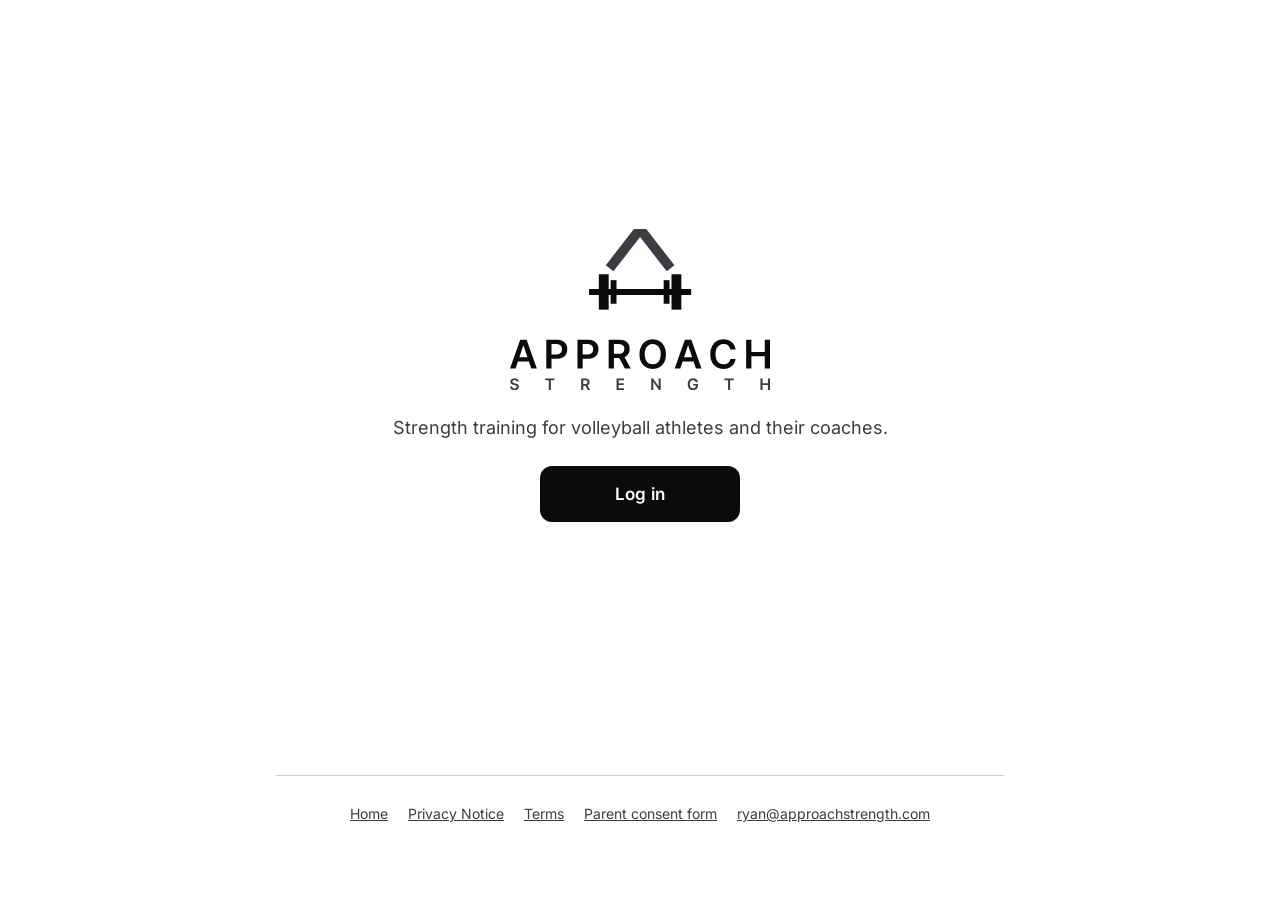
==== index.html @ 634c38a3 "Approach Strength placeholder site (2.2.1 §2): home, privacy, terms, consent, 404 Generated by scrip" ====
<!doctype html>
<html lang="en">
<head>
  <meta charset="utf-8" />
  <meta name="viewport" content="width=device-width, initial-scale=1" />
  <meta name="color-scheme" content="dark light" />
  <title>Approach Strength</title>
  <link rel="icon" href="/assets/favicon.svg" type="image/svg+xml" />
  <link rel="stylesheet" href="/site.css" />
</head>
<body>
  <main class="home">
    <section class="hero">
      <h1>
        <picture>
          <source srcset="/assets/lockup-stacked-on-light.svg" media="(prefers-color-scheme: light)" />
          <img src="/assets/lockup-stacked-on-dark.svg" alt="Approach Strength" />
        </picture>
      </h1>
      <p class="line-intro">Strength training for volleyball athletes and their coaches.</p>
      <a class="button" href="https://app.approachstrength.com">Log in</a>
    </section>
    <footer class="site-footer">
      <nav><a href="/">Home</a><a href="/privacy">Privacy Notice</a><a href="/terms">Terms</a><a href="/consent">Parent consent form</a><a href="mailto:ryan@approachstrength.com">ryan@approachstrength.com</a></nav>
    </footer>
  </main>
</body>
</html>
---- site.css ----
/* Approach Strength website. Colors from src/lib/brand-tokens.json; fonts self-hosted (no font CDN). */
@font-face { font-family: 'Inter Tight'; font-weight: 600; font-style: normal; font-display: swap; src: url(/fonts/inter-tight-600.woff2) format('woff2'); }
@font-face { font-family: 'Inter'; font-weight: 400; font-style: normal; font-display: swap; src: url(/fonts/inter-400.woff2) format('woff2'); }
@font-face { font-family: 'Inter'; font-weight: 600; font-style: normal; font-display: swap; src: url(/fonts/inter-600.woff2) format('woff2'); }
:root {
  --bg: #0B0B0C; --surface: #1C1D20; --border: #3A3D42; --text: #FFFFFF; --muted: #A7ABB2;
  --primary-bg: #FFFFFF; --primary-text: #0B0B0C; --warn: #E2A336;
  color-scheme: dark light;
}
@media (prefers-color-scheme: light) {
  :root { --bg: #FFFFFF; --surface: #F1F2F4; --border: #C9CDD2; --text: #0B0B0C; --muted: #3A3D42;
    --primary-bg: #0B0B0C; --primary-text: #FFFFFF; --warn: #8A5A00; }
}
* { box-sizing: border-box; }
html { -webkit-text-size-adjust: 100%; }
body { margin: 0; background: var(--bg); color: var(--text); font: 16px/1.55 Inter, 'Helvetica Neue', Arial, sans-serif; font-variant-numeric: tabular-nums; }
main { max-width: 760px; margin: 0 auto; padding: 24px 16px 64px; }
a { color: inherit; }
a:focus-visible { outline: 2px solid var(--text); outline-offset: 3px; border-radius: 4px; }
.site-header { margin-bottom: 24px; }
.site-header .lockup { display: inline-block; padding: 8px 0; }
.site-header img { display: block; height: 40px; width: auto; }
h1, h2 { font-family: 'Inter Tight', Inter, 'Helvetica Neue', Arial, sans-serif; font-weight: 600; }
h1 { font-size: 28px; line-height: 1.25; margin: 0 0 4px; }
h2 { font-size: 18px; margin: 32px 0 8px; letter-spacing: .06em; text-transform: uppercase; }
h3 { font-size: 16px; margin: 24px 0 6px; }
.muted { color: var(--muted); font-size: 14px; }
ul, ol { padding-left: 22px; }
li { margin: 6px 0; }
li > ol, li > ul { margin-top: 8px; }
:target { scroll-margin-top: 16px; }
table { width: 100%; border-collapse: collapse; margin: 12px 0; font-size: 14px; }
th, td { border: 1px solid var(--border); padding: 8px; text-align: left; vertical-align: top; }
th { background: var(--surface); }
.table-wrap { overflow-x: auto; }
.box { border: 1px solid var(--border); border-radius: 12px; padding: 12px 16px; margin: 12px 0; background: var(--surface); display: flex; gap: 12px; align-items: flex-start; }
.box .sq { flex: none; width: 20px; height: 20px; border: 2px solid var(--text); border-radius: 3px; margin-top: 3px; }
.box p { margin: 0; }
.line { display: inline-block; min-width: 200px; border-bottom: 1px solid var(--muted); height: 1.2em; vertical-align: bottom; }
.print { font-size: 14px; color: var(--muted); }
.site-footer { margin-top: 48px; padding-top: 16px; border-top: 1px solid var(--border); }
.site-footer nav { display: flex; flex-wrap: wrap; gap: 0 20px; font-size: 14px; color: var(--muted); }
.site-footer a { display: inline-flex; align-items: center; min-height: 44px; }
/* Placeholder home */
.home { min-height: 100vh; display: flex; flex-direction: column; }
.home .hero { flex: 1; display: flex; flex-direction: column; align-items: center; justify-content: center; text-align: center; gap: 24px; padding: 48px 0; }
.home h1 { margin: 0; }
.home h1 img { display: block; width: 260px; max-width: 70vw; height: auto; }
.home .line-intro { font-size: 18px; color: var(--muted); margin: 0; max-width: 28em; }
.button { display: inline-flex; align-items: center; justify-content: center; min-height: 56px; min-width: 200px; padding: 0 28px; border-radius: 12px;
  background: var(--primary-bg); color: var(--primary-text); font-weight: 600; font-size: 17px; text-decoration: none; }
.home .site-footer nav { justify-content: center; }
@media print {
  :root { --bg: #FFFFFF; --surface: #FFFFFF; --border: #000000; --text: #000000; --muted: #333333; }
  body { font-size: 11pt; }
  main { padding: 0; max-width: none; }
  .site-footer, .print { display: none; }
  h2 { margin-top: 16px; }
}
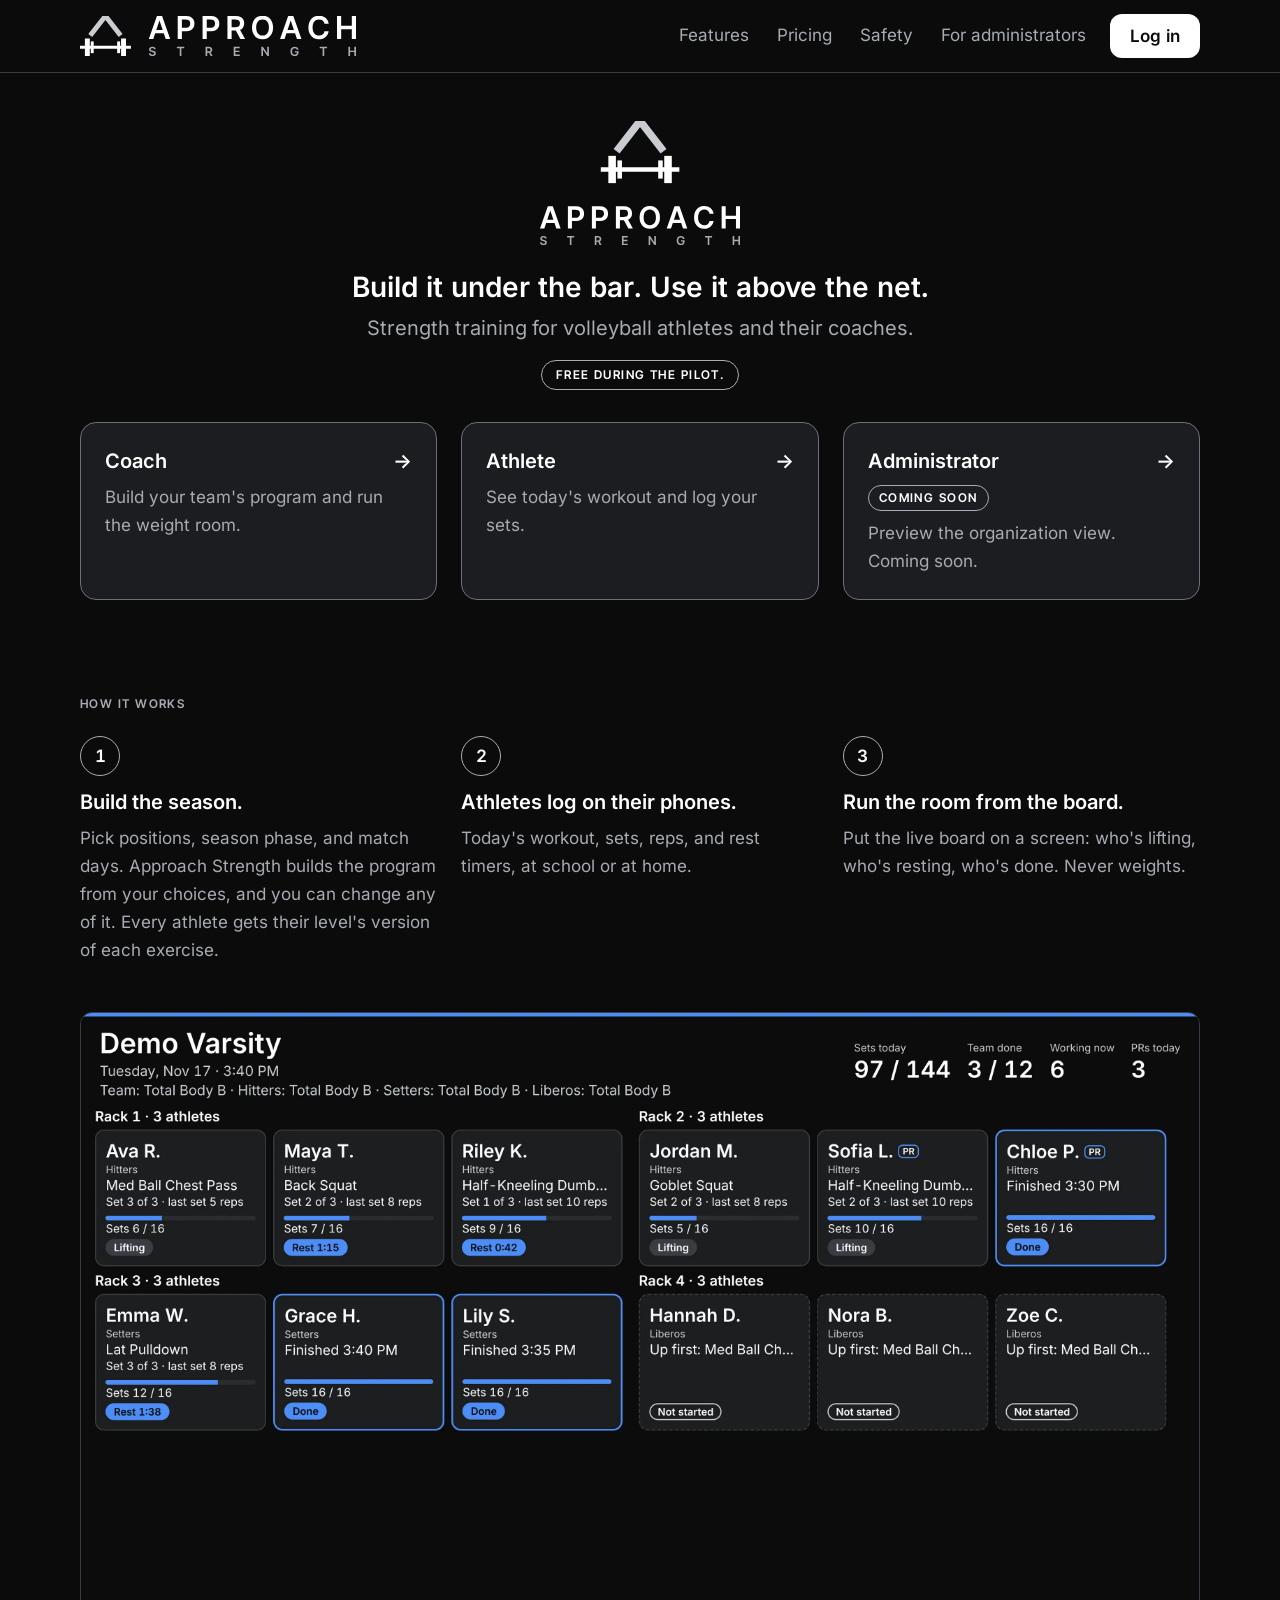
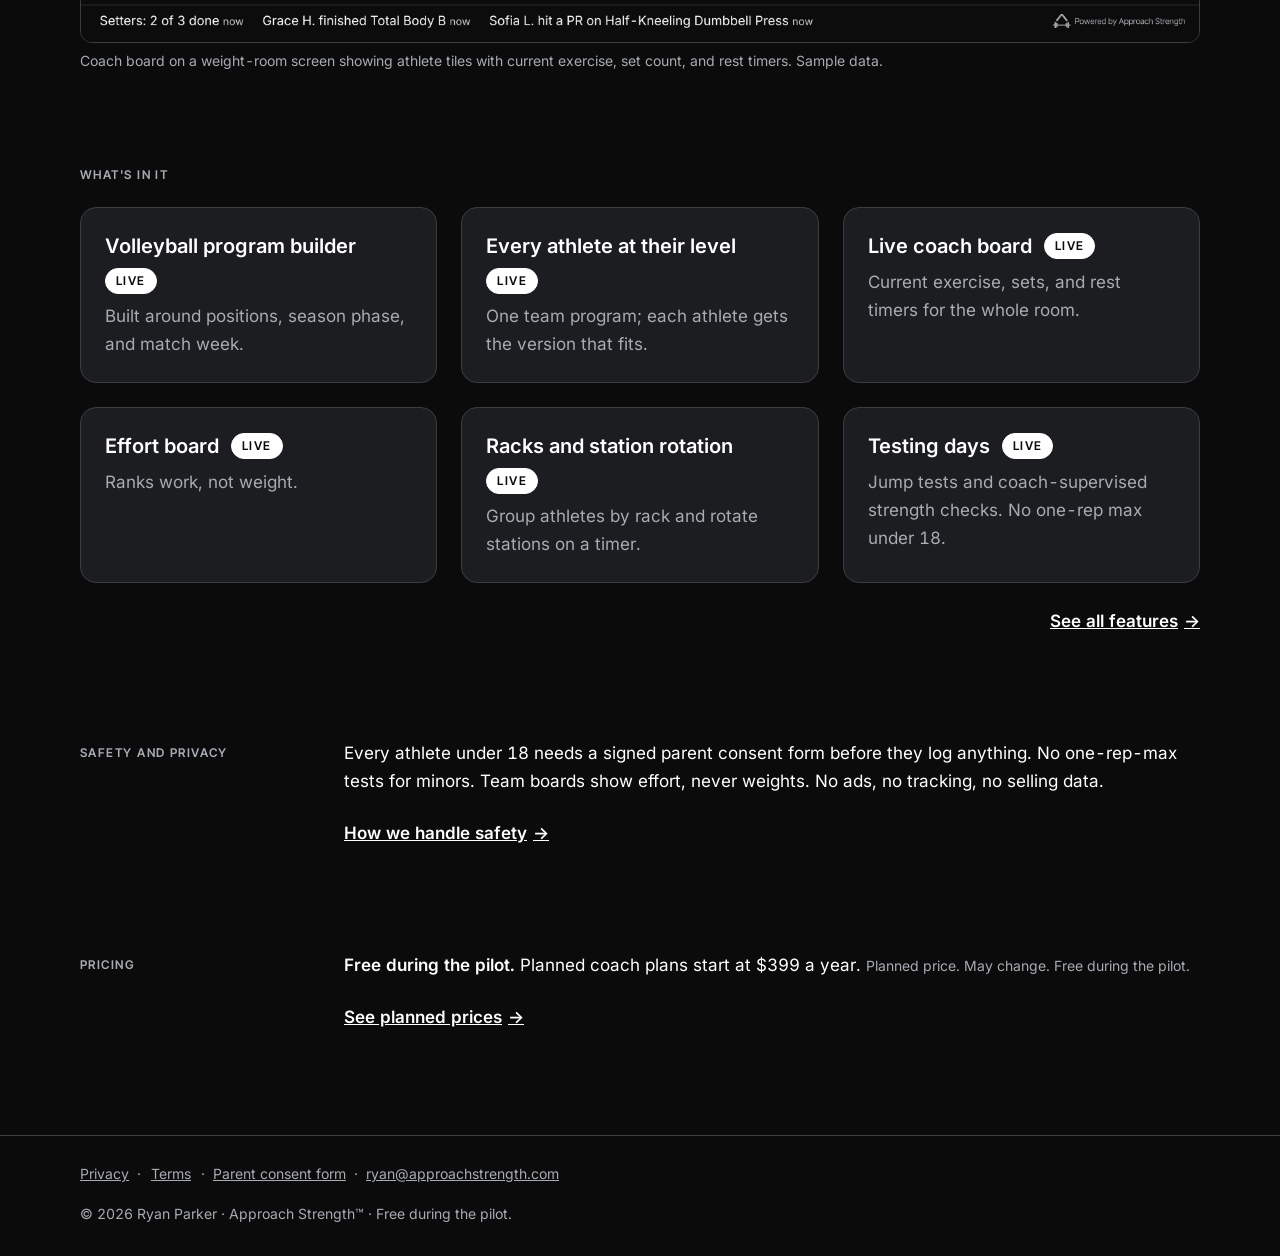
==== commit d66444b4: "Marketing site (spec v1.1): home, features, pricing, admin preview, safety, 404 Generated by scripts" ====
--- a/index.html
+++ b/index.html
@@ -3,26 +3,103 @@
 <head>
   <meta charset="utf-8" />
   <meta name="viewport" content="width=device-width, initial-scale=1" />
-  <meta name="color-scheme" content="dark light" />
-  <title>Approach Strength</title>
+  <meta name="color-scheme" content="dark" />
+  <title>Approach Strength · Strength training for volleyball</title>
+  <meta name="description" content="Volleyball strength training for high school and club teams. Coaches build the program, athletes log on their phones, and the live board runs the weight room. Free during the pilot." />
   <link rel="icon" href="/assets/favicon.svg" type="image/svg+xml" />
   <link rel="stylesheet" href="/site.css" />
 </head>
 <body>
-  <main class="home">
-    <section class="hero">
-      <h1>
+  <a class="skip" href="#main">Skip to content</a>
+  <header class="site-header">
+    <div class="wrap header-row">
+      <a href="/" class="lockup"><img class="lockup-screen" src="/assets/lockup-plain-on-dark.svg" alt="Approach Strength" width="206" height="40" /><img class="lockup-print" src="/assets/lockup-plain-on-light.svg" alt="" width="206" height="40" /></a>
+      <nav class="nav-desktop" aria-label="Main"><a href="/features">Features</a><a href="/pricing">Pricing</a><a href="/safety">Safety</a><a href="/admin-preview">For administrators</a><a class="button" href="https://app.approachstrength.com">Log in</a></nav>
+      <details class="menu">
+        <summary><span class="menu-icon" aria-hidden="true"></span>Menu</summary>
+        <nav class="menu-panel" aria-label="Main"><a href="/features">Features</a><a href="/pricing">Pricing</a><a href="/safety">Safety</a><a href="/admin-preview">For administrators</a><a class="button" href="https://app.approachstrength.com">Log in</a></nav>
+      </details>
+    </div>
+  </header>
+  <main id="main" class="home">
+    <div class="wrap">
+      <section class="hero">
+        <h1><img src="/assets/lockup-stacked-on-dark.svg" alt="Approach Strength" width="200" height="181" /></h1>
+        <p class="tagline">Build it under the bar. Use it above the net.</p>
+        <p class="lead">Strength training for volleyball athletes and their coaches.</p>
+        <p><small class="pill">Free during the pilot.</small></p>
+        <div class="entry-grid">
+        <a class="entry-card" href="https://app.approachstrength.com/sign-in?role=coach">
+          <span class="entry-title">Coach <span class="arrow" aria-hidden="true">→</span></span>
+          <span class="entry-line">Build your team's program and run the weight room.</span>
+        </a>
+        <a class="entry-card" href="https://app.approachstrength.com/sign-in?role=athlete">
+          <span class="entry-title">Athlete <span class="arrow" aria-hidden="true">→</span></span>
+          <span class="entry-line">See today's workout and log your sets.</span>
+        </a>
+        <a class="entry-card" href="/admin-preview">
+          <span class="entry-title">Administrator <span class="arrow" aria-hidden="true">→</span></span>
+          <span class="entry-label"><span class="status status-soon">Coming soon</span></span><span class="entry-line">Preview the organization view. Coming soon.</span>
+        </a>
+        </div>
+      </section>
+      <section class="band" aria-labelledby="how">
+        <h2 class="kicker" id="how">How it works</h2>
+        <ol class="steps"><li class="step"><span class="step-num" aria-hidden="true">1</span><h3>Build the season.</h3><p>Pick positions, season phase, and match days. Approach Strength builds the program from your choices, and you can change any of it. Every athlete gets their level&#x27;s version of each exercise.</p></li><li class="step"><span class="step-num" aria-hidden="true">2</span><h3>Athletes log on their phones.</h3><p>Today&#x27;s workout, sets, reps, and rest timers, at school or at home.</p></li><li class="step"><span class="step-num" aria-hidden="true">3</span><h3>Run the room from the board.</h3><p>Put the live board on a screen: who&#x27;s lifting, who&#x27;s resting, who&#x27;s done. Never weights.</p></li></ol>
+        <figure class="figure figure-wide">
         <picture>
-          <source srcset="/assets/lockup-stacked-on-light.svg" media="(prefers-color-scheme: light)" />
-          <img src="/assets/lockup-stacked-on-dark.svg" alt="Approach Strength" />
+          <source type="image/webp" srcset="/assets/screens/s1-coach-board.webp" />
+          <img src="/assets/screens/s1-coach-board.png" width="1600" height="900" alt="Coach board on a weight-room screen showing athlete tiles with current exercise, set count, and rest timers. Sample data." loading="lazy" decoding="async" />
         </picture>
-      </h1>
-      <p class="line-intro">Strength training for volleyball athletes and their coaches.</p>
-      <a class="button" href="https://app.approachstrength.com">Log in</a>
-    </section>
-    <footer class="site-footer">
-      <nav><a href="/">Home</a><a href="/privacy">Privacy Notice</a><a href="/terms">Terms</a><a href="/consent">Parent consent form</a><a href="mailto:ryan@approachstrength.com">ryan@approachstrength.com</a></nav>
-    </footer>
+        <figcaption>Coach board on a weight-room screen showing athlete tiles with current exercise, set count, and rest timers. Sample data.</figcaption>
+      </figure>
+      </section>
+      <section class="band" aria-labelledby="whats">
+        <h2 class="kicker" id="whats">What's in it</h2>
+        <div class="card-grid">
+      <article class="feature-card">
+        <h3 class="feature-title"><span>Volleyball program builder</span> <span class="status status-live">Live</span></h3>
+        <p>Built around positions, season phase, and match week.</p>
+      </article><article class="feature-card">
+        <h3 class="feature-title"><span>Every athlete at their level</span> <span class="status status-live">Live</span></h3>
+        <p>One team program; each athlete gets the version that fits.</p>
+      </article><article class="feature-card">
+        <h3 class="feature-title"><span>Live coach board</span> <span class="status status-live">Live</span></h3>
+        <p>Current exercise, sets, and rest timers for the whole room.</p>
+      </article><article class="feature-card">
+        <h3 class="feature-title"><span>Effort board</span> <span class="status status-live">Live</span></h3>
+        <p>Ranks work, not weight.</p>
+      </article><article class="feature-card">
+        <h3 class="feature-title"><span>Racks and station rotation</span> <span class="status status-live">Live</span></h3>
+        <p>Group athletes by rack and rotate stations on a timer.</p>
+      </article><article class="feature-card">
+        <h3 class="feature-title"><span>Testing days</span> <span class="status status-live">Live</span></h3>
+        <p>Jump tests and coach-supervised strength checks. No one-rep max under 18.</p>
+      </article>
+        </div>
+        <p class="see"><a class="text-link" href="/features">See all features <span aria-hidden="true">→</span></a></p>
+      </section>
+      <section class="band band-split" aria-labelledby="safety">
+        <h2 class="kicker" id="safety">Safety and privacy</h2>
+        <div>
+          <p>Every athlete under 18 needs a signed parent consent form before they log anything. No one-rep-max tests for minors. Team boards show effort, never weights. No ads, no tracking, no selling data.</p>
+          <p class="see"><a class="text-link" href="/safety">How we handle safety <span aria-hidden="true">→</span></a></p>
+        </div>
+      </section>
+      <section class="band band-split" aria-labelledby="pricing">
+        <h2 class="kicker" id="pricing">Pricing</h2>
+        <div>
+          <p><strong>Free during the pilot.</strong> Planned coach plans start at $399 a year. <em class="price-label">Planned price. May change. Free during the pilot.</em></p>
+          <p class="see"><a class="text-link" href="/pricing">See planned prices <span aria-hidden="true">→</span></a></p>
+        </div>
+      </section>
+    </div>
   </main>
+  <footer class="site-footer">
+    <div class="wrap">
+      <nav aria-label="Footer"><a href="/privacy">Privacy</a><span aria-hidden="true"> · </span><a href="/terms">Terms</a><span aria-hidden="true"> · </span><a href="/consent">Parent consent form</a><span aria-hidden="true"> · </span><a href="mailto:ryan@approachstrength.com">ryan@approachstrength.com</a></nav>
+      <p class="owner">© 2026 Ryan Parker · Approach Strength™ · Free during the pilot.</p>
+    </div>
+  </footer>
 </body>
 </html>
--- a/site.css
+++ b/site.css
@@ -1,59 +1,233 @@
-/* Approach Strength website. Colors from src/lib/brand-tokens.json; fonts self-hosted (no font CDN). */
+/* Approach Strength website (docs/design/marketing-site.md §1). Dark only; light print styles for the legal pages.
+   Fonts are self-hosted (no font CDN). No JavaScript. */
 @font-face { font-family: 'Inter Tight'; font-weight: 600; font-style: normal; font-display: swap; src: url(/fonts/inter-tight-600.woff2) format('woff2'); }
 @font-face { font-family: 'Inter'; font-weight: 400; font-style: normal; font-display: swap; src: url(/fonts/inter-400.woff2) format('woff2'); }
 @font-face { font-family: 'Inter'; font-weight: 600; font-style: normal; font-display: swap; src: url(/fonts/inter-600.woff2) format('woff2'); }
 :root {
-  --bg: #0B0B0C; --surface: #1C1D20; --border: #3A3D42; --text: #FFFFFF; --muted: #A7ABB2;
-  --primary-bg: #FFFFFF; --primary-text: #0B0B0C; --warn: #E2A336;
-  color-scheme: dark light;
+  --bg: #0B0B0C; --surface: #1C1D20; --raised: #26282C; --ink: #FFFFFF; --muted: #A7ABB2; --line: #3A3D42;
+  --outline: #6B7078; --achieve: #C9CDD2; --steel: #A7ABB2;
+  --gutter: 16px; --pad: 64px; --gap: 16px;
+  color-scheme: dark;
 }
-@media (prefers-color-scheme: light) {
-  :root { --bg: #FFFFFF; --surface: #F1F2F4; --border: #C9CDD2; --text: #0B0B0C; --muted: #3A3D42;
-    --primary-bg: #0B0B0C; --primary-text: #FFFFFF; --warn: #8A5A00; }
-}
+@media (min-width: 768px) { :root { --gutter: 24px; --gap: 24px; } }
+@media (min-width: 1200px) { :root { --gutter: 32px; --pad: 96px; } }
 * { box-sizing: border-box; }
 html { -webkit-text-size-adjust: 100%; }
-body { margin: 0; background: var(--bg); color: var(--text); font: 16px/1.55 Inter, 'Helvetica Neue', Arial, sans-serif; font-variant-numeric: tabular-nums; }
-main { max-width: 760px; margin: 0 auto; padding: 24px 16px 64px; }
-a { color: inherit; }
-a:focus-visible { outline: 2px solid var(--text); outline-offset: 3px; border-radius: 4px; }
-.site-header { margin-bottom: 24px; }
-.site-header .lockup { display: inline-block; padding: 8px 0; }
-.site-header img { display: block; height: 40px; width: auto; }
-h1, h2 { font-family: 'Inter Tight', Inter, 'Helvetica Neue', Arial, sans-serif; font-weight: 600; }
-h1 { font-size: 28px; line-height: 1.25; margin: 0 0 4px; }
-h2 { font-size: 18px; margin: 32px 0 8px; letter-spacing: .06em; text-transform: uppercase; }
-h3 { font-size: 16px; margin: 24px 0 6px; }
-.muted { color: var(--muted); font-size: 14px; }
-ul, ol { padding-left: 22px; }
-li { margin: 6px 0; }
-li > ol, li > ul { margin-top: 8px; }
-:target { scroll-margin-top: 16px; }
-table { width: 100%; border-collapse: collapse; margin: 12px 0; font-size: 14px; }
-th, td { border: 1px solid var(--border); padding: 8px; text-align: left; vertical-align: top; }
-th { background: var(--surface); }
-.table-wrap { overflow-x: auto; }
-.box { border: 1px solid var(--border); border-radius: 12px; padding: 12px 16px; margin: 12px 0; background: var(--surface); display: flex; gap: 12px; align-items: flex-start; }
-.box .sq { flex: none; width: 20px; height: 20px; border: 2px solid var(--text); border-radius: 3px; margin-top: 3px; }
+body { margin: 0; background: var(--bg); color: var(--ink); font: 400 16px/26px Inter, 'Helvetica Neue', Arial, sans-serif; font-variant-numeric: tabular-nums; overflow-wrap: anywhere; }
+@media (min-width: 768px) { body { font-size: 17px; line-height: 28px; } }
+img, svg { max-width: 100%; height: auto; }
+a { color: var(--ink); }
+a:hover { text-decoration: none; }
+:focus-visible { outline: 2px solid var(--ink); outline-offset: 2px; border-radius: 4px; }
+h1, h2, h3 { font-weight: 600; margin: 0; }
+h1 { font-size: 34px; line-height: 42px; }
+h2 { font-size: 26px; line-height: 32px; }
+h3 { font-size: 18px; line-height: 26px; }
+@media (min-width: 768px) { h1 { font-size: 48px; line-height: 56px; } h2 { font-size: 32px; line-height: 40px; } h3 { font-size: 20px; line-height: 28px; } }
+p { margin: 0 0 16px; }
+.wrap { max-width: 1184px; margin: 0 auto; padding: 0 var(--gutter); }
+.wrap-read { max-width: calc(680px + 2 * var(--gutter)); }
+.lead { font-size: 18px; line-height: 28px; color: var(--muted); max-width: 680px; }
+@media (min-width: 768px) { .lead { font-size: 20px; line-height: 30px; } }
+.muted { color: var(--muted); }
+.skip { position: absolute; left: 8px; top: -100px; background: var(--ink); color: var(--bg); padding: 12px 16px; border-radius: 12px; z-index: 10; font-weight: 600; }
+.skip:focus { top: 8px; }
+/* Labels and pills (Inter Tight only here and in the logo) */
+.status, .kicker, .tag, .pill { font-family: 'Inter Tight', Inter, sans-serif; font-weight: 600; font-size: 12px; line-height: 16px; letter-spacing: .12em; text-transform: uppercase; }
+.status { display: inline-block; padding: 4px 10px; border-radius: 999px; white-space: nowrap; vertical-align: middle; }
+.status-live { background: #FFFFFF; color: #0B0B0C; border: 1px solid #FFFFFF; }
+.status-soon { border: 1px solid var(--steel); color: var(--ink); }
+.status-later { border: 1px dashed var(--steel); color: var(--muted); }
+.pill { display: inline-block; border: 1px solid var(--steel); border-radius: 999px; padding: 6px 14px; color: var(--ink); }
+.kicker { color: var(--muted); margin: 0 0 24px; }
+/* Header */
+.site-header { border-bottom: 1px solid var(--line); }
+.header-row { display: flex; align-items: center; justify-content: space-between; gap: 16px; min-height: 72px; position: relative; }
+.lockup { display: inline-flex; align-items: center; min-height: 44px; }
+.lockup img { height: 40px; width: auto; display: block; }
+.lockup-print { display: none !important; }
+@media (max-width: 399px) { .lockup img { height: 32px; } }
+.header-row > .lockup { min-width: 0; flex: 0 1 auto; }
+.nav-desktop { display: none; align-items: center; gap: 4px; }
+.nav-desktop a:not(.button), .menu-panel a:not(.button) { color: var(--muted); text-decoration: none; display: inline-flex; align-items: center; min-height: 44px; padding: 0 12px; border-bottom: 2px solid transparent; }
+.nav-desktop a:not(.button):hover, .menu-panel a:not(.button):hover { color: var(--ink); }
+.nav-desktop a[aria-current], .menu-panel a[aria-current] { color: var(--ink); border-bottom-color: var(--ink); }
+.button { display: inline-flex; align-items: center; justify-content: center; min-height: 44px; padding: 0 20px; border-radius: 12px; background: #FFFFFF; color: #0B0B0C; font-weight: 600; text-decoration: none; margin-left: 8px; }
+.menu { position: static; }
+.menu summary { white-space: nowrap; flex: none; list-style: none; display: inline-flex; align-items: center; gap: 8px; min-height: 44px; min-width: 44px; padding: 0 12px; border: 1px solid var(--outline); border-radius: 12px; cursor: pointer; font-weight: 600; }
+.menu summary::-webkit-details-marker { display: none; }
+.menu-icon { width: 18px; height: 12px; border-top: 2px solid var(--ink); border-bottom: 2px solid var(--ink); position: relative; }
+.menu-icon::after { content: ''; position: absolute; left: 0; right: 0; top: 3px; border-top: 2px solid var(--ink); }
+.menu-panel { position: absolute; left: 0; right: 0; top: 100%; background: var(--bg); border-bottom: 1px solid var(--line); padding: 8px var(--gutter) 16px; display: flex; flex-direction: column; z-index: 5; }
+.menu-panel a:not(.button) { min-height: 48px; padding: 0; }
+.menu-panel .button { margin: 8px 0 0; min-height: 48px; }
+@media (min-width: 768px) { .nav-desktop { display: flex; } .menu { display: none; } }
+/* Footer */
+.site-footer { border-top: 1px solid var(--line); margin-top: var(--pad); padding: 16px 0 32px; font-size: 14px; line-height: 20px; color: var(--muted); }
+.site-footer nav { display: flex; flex-wrap: wrap; align-items: center; }
+.site-footer nav a { color: var(--muted); display: inline-flex; align-items: center; justify-content: center; min-height: 44px; min-width: 44px; }
+.site-footer nav a:hover { color: var(--ink); }
+.site-footer nav span { padding: 0 8px; }
+.owner { margin: 8px 0 0; }
+/* Sections */
+main { display: block; }
+.band { padding: var(--pad) 0 0; }
+.page-head { padding: 48px 0 0; }
+.page-head h1 { margin-bottom: 16px; }
+.band > h2:not(.kicker) { margin-bottom: 24px; }
+@media (min-width: 900px) { .band-split { display: grid; grid-template-columns: 240px 1fr; gap: 24px; align-items: start; } .band-split .kicker { margin: 6px 0 0; } }
+.see { margin: 16px 0 0; }
+.band .see { text-align: right; }
+.band-split .see { text-align: left; }
+.text-link { display: inline-flex; align-items: center; gap: 6px; min-height: 44px; font-weight: 600; }
+.closing { margin-top: 24px; }
+/* Hero and entry cards */
+.hero { text-align: center; padding: 48px 0 0; }
+.hero h1 img { width: 160px; margin: 0 auto; display: block; }
+@media (min-width: 768px) { .hero h1 img { width: 200px; } }
+.tagline { font-weight: 600; font-size: 22px; line-height: 30px; margin: 24px 0 8px; }
+@media (min-width: 768px) { .tagline { font-size: 28px; line-height: 36px; } }
+.hero .lead { margin: 0 auto 16px; }
+.entry-grid { display: grid; gap: var(--gap); margin-top: 32px; text-align: left; }
+@media (min-width: 900px) { .entry-grid { grid-template-columns: repeat(3, 1fr); } }
+.entry-card { display: flex; flex-direction: column; gap: 8px; min-height: 72px; padding: 24px; background: var(--surface); border: 1px solid var(--outline); border-radius: 16px; text-decoration: none; color: var(--ink); }
+@media (min-width: 900px) { .entry-card { min-height: 96px; } }
+.entry-card:hover { border-color: var(--ink); }
+.entry-card:active { background: var(--raised); }
+.entry-title { display: flex; justify-content: space-between; font-weight: 600; font-size: 20px; line-height: 28px; }
+.entry-line { color: var(--muted); }
+/* How it works */
+.steps { list-style: none; margin: 0 0 32px; padding: 0; display: grid; gap: var(--gap); }
+@media (min-width: 900px) { .steps { grid-template-columns: repeat(3, 1fr); } }
+.step-num { display: inline-flex; align-items: center; justify-content: center; width: 40px; height: 40px; border: 1px solid var(--steel); border-radius: 50%; font-weight: 600; margin-bottom: 12px; }
+.step h3 { margin-bottom: 8px; }
+.step p { color: var(--muted); }
+/* Cards */
+.card-grid { display: grid; gap: var(--gap); }
+@media (min-width: 768px) { .card-grid { grid-template-columns: repeat(2, 1fr); } }
+@media (min-width: 1200px) { .card-grid { grid-template-columns: repeat(3, 1fr); } }
+.feature-card { background: var(--surface); border: 1px solid var(--line); border-radius: 16px; padding: 24px; }
+.feature-title { display: flex; flex-wrap: wrap; align-items: center; gap: 8px 12px; margin-bottom: 8px; }
+.feature-card p { color: var(--muted); margin: 0; }
+.feature-card .see { text-align: left; margin-top: 8px; }
+.feature-row { display: grid; gap: var(--gap); align-items: center; margin-bottom: 48px; }
+@media (min-width: 1000px) { .feature-row { grid-template-columns: 3fr 2fr; } .feature-row-flip > .figure { order: 2; } }
+.legend { list-style: none; padding: 0; margin: 8px 0 0; display: flex; flex-wrap: wrap; gap: 8px 24px; color: var(--muted); }
+/* Figures */
+.figure { margin: 0; }
+.figure picture { display: block; background: var(--surface); border: 1px solid var(--line); border-radius: 12px; overflow: hidden; }
+.figure img { display: block; width: 100%; height: auto; }
+.figure-phone picture { max-width: 320px; margin: 0 auto; }
+.figure figcaption { font-size: 14px; line-height: 20px; color: var(--muted); margin-top: 8px; }
+.figure-phone figcaption { max-width: 320px; margin-left: auto; margin-right: auto; }
+/* Pricing */
+.price-grid { display: grid; gap: var(--gap); padding-top: 32px; }
+@media (min-width: 768px) { .price-grid { grid-template-columns: repeat(2, 1fr); } }
+@media (min-width: 1200px) { .price-grid { grid-template-columns: repeat(4, 1fr); } }
+.price-card { display: flex; flex-direction: column; background: var(--surface); border: 1px solid var(--outline); border-radius: 16px; padding: 24px; }
+.price-card-later { border-style: dashed; }
+.tier { font-size: 20px; line-height: 28px; display: flex; flex-wrap: wrap; align-items: center; gap: 8px; margin-bottom: 8px; }
+.tier-for { color: var(--muted); }
+.price-block { margin: 0 0 4px; display: flex; flex-direction: column; }
+.price { font-weight: 600; font-size: 28px; line-height: 36px; }
+@media (min-width: 768px) { .price { font-size: 32px; line-height: 40px; } }
+.price-card .price + .price { font-size: 22px; line-height: 32px; }
+.price-alt { color: var(--ink); }
+.price-limits, .price-label { font-size: 14px; line-height: 20px; color: var(--muted); }
+.price-label { margin: 4px 0 16px; font-style: normal; }
+.tier-items { list-style: none; padding: 0; margin: 0 0 16px; }
+.tier-items li { display: flex; gap: 8px; margin: 6px 0; }
+.check { color: var(--achieve); }
+.questions { margin: auto 0 0; padding-top: 8px; font-size: 14px; line-height: 20px; color: var(--muted); }
+.questions a { display: inline-flex; align-items: center; min-height: 44px; }
+/* Admin preview */
+.preview-banner { display: flex; gap: 12px; align-items: flex-start; background: var(--raised); border-left: 3px solid var(--ink); border-radius: 0 12px 12px 0; padding: 16px; margin-top: 24px; }
+.preview-banner p { margin: 0; }
+.info { flex: none; display: inline-flex; align-items: center; justify-content: center; width: 24px; height: 24px; border: 1px solid var(--ink); border-radius: 50%; font-weight: 600; font-size: 14px; }
+.sample-panel { position: relative; background-color: var(--surface); border: 1px solid var(--line); border-radius: 16px; padding: 24px; overflow: hidden;
+  background-image: url("data:image/svg+xml,%3Csvg xmlns='http://www.w3.org/2000/svg' width='420' height='220'%3E%3Ctext x='10' y='150' transform='rotate(-20 210 110)' font-family='Inter Tight, Inter, sans-serif' font-weight='600' font-size='40' fill='%23FFFFFF' fill-opacity='0.05' letter-spacing='4'%3ESAMPLE DATA%3C/text%3E%3C/svg%3E"); }
+.panel-head { display: flex; flex-wrap: wrap; justify-content: space-between; gap: 12px; margin-bottom: 16px; }
+.panel-title { font-size: 20px; line-height: 28px; }
+.panel-caption { font-size: 14px; line-height: 20px; color: var(--muted); margin: 4px 0 0; }
+.tags { display: flex; gap: 8px; align-items: flex-start; }
+.tag { background: var(--raised); border: 1px solid var(--steel); border-radius: 999px; padding: 4px 10px; white-space: nowrap; }
+.summary-strip { margin-top: 32px; }
+.stats { display: flex; flex-wrap: wrap; gap: 8px 48px; }
+.stats p { margin: 0; color: var(--muted); }
+.stat { font-weight: 600; font-size: 32px; line-height: 36px; color: var(--ink); }
+@media (min-width: 768px) { .stat { font-size: 40px; line-height: 44px; } }
+.stats .stat { display: block; }
+.panel-grid { display: grid; gap: var(--gap); margin-top: var(--gap); }
+@media (min-width: 1200px) { .panel-grid { grid-template-columns: repeat(2, 1fr); } .sample-panel-wide { grid-column: 1 / -1; } }
+.data { width: 100%; border-collapse: collapse; font-size: 15px; line-height: 22px; }
+.data th, .data td { text-align: left; padding: 8px 8px 8px 0; border-bottom: 1px solid var(--line); vertical-align: top; }
+.data thead th { color: var(--muted); font-weight: 600; font-size: 14px; overflow-wrap: normal; word-break: normal; hyphens: manual; }
+@media (max-width: 399px) { .data { font-size: 14px; } .data thead th { font-size: 12px; } }
+.data .num { font-variant-numeric: tabular-nums; }
+.cell-sub { display: none; color: var(--muted); font-weight: 400; font-size: 14px; }
+@media (max-width: 399px) { .col-phase { display: none; } .cell-sub { display: block; } }
+.note { font-size: 14px; line-height: 20px; color: var(--muted); margin: 12px 0 0; }
+.rows { list-style: none; padding: 0; margin: 12px 0 0; }
+.rows li { display: flex; flex-wrap: wrap; justify-content: space-between; gap: 4px 16px; padding: 8px 0; border-bottom: 1px solid var(--line); }
+.bars, .effort { list-style: none; padding: 0; margin: 0; }
+.bars li, .effort li { margin: 0 0 16px; }
+.bar-label { display: block; font-weight: 600; margin-bottom: 4px; }
+.bar-row { display: flex; align-items: center; gap: 12px; flex-wrap: wrap; }
+.bar { flex: 1 1 120px; height: 12px; background: var(--line); border-radius: 999px; overflow: hidden; }
+.bar > span { display: block; height: 100%; background: var(--achieve); }
+.effort .bar-row { margin-top: 6px; }
+.effort .num { min-width: 220px; }
+.minis { display: grid; gap: var(--gap); }
+@media (min-width: 768px) { .minis { grid-template-columns: repeat(2, 1fr); } }
+@media (min-width: 1200px) { .minis { grid-template-columns: repeat(4, 1fr); } }
+.mini { margin: 0; }
+.mini figcaption { font-weight: 600; margin-bottom: 8px; }
+.mini svg { width: 100%; max-width: 280px; }
+.mini rect { fill: #C9CDD2; }
+.mini text { fill: #A7ABB2; font: 12px Inter, sans-serif; text-anchor: middle; }
+.mini text.val { fill: #FFFFFF; font-weight: 600; }
+.numbers { margin-top: 16px; }
+.numbers summary { display: inline-flex; align-items: center; min-height: 44px; cursor: pointer; font-weight: 600; }
+.table-wrap { max-width: 100%; }
+.numbers .data th, .numbers .data td { padding-right: 6px; font-size: 14px; }
+/* Safety, 404, legal */
+.safety section { margin-top: 32px; }
+.safety h2 { font-size: 22px; line-height: 30px; margin-bottom: 12px; }
+@media (min-width: 768px) { .safety h2 { font-size: 26px; line-height: 34px; } }
+.safety ul { padding-left: 22px; }
+.safety li { margin: 8px 0; }
+.safety .wrap, .legal .wrap { max-width: calc(680px + 2 * var(--gutter)); }
+.info-card { background: var(--surface); border-left: 3px solid var(--ink); border-radius: 0 16px 16px 0; padding: 24px; }
+.info-card p { margin: 0; }
+.not-found { text-align: center; padding: 96px 0 0; }
+.not-found img { width: 48px; margin: 0 auto 24px; display: block; }
+.not-found h1 { margin-bottom: 16px; }
+.legal h1 { font-size: 28px; line-height: 36px; margin: 32px 0 4px; }
+.legal h2 { font-size: 18px; line-height: 26px; margin: 32px 0 8px; letter-spacing: .06em; text-transform: uppercase; }
+.legal h3 { font-size: 16px; margin: 24px 0 6px; }
+.legal ul, .legal ol { padding-left: 22px; }
+.legal li { margin: 6px 0; }
+.legal :target { scroll-margin-top: 16px; }
+.legal table { width: 100%; border-collapse: collapse; margin: 12px 0; font-size: 14px; line-height: 20px; }
+.legal th, .legal td { border: 1px solid var(--line); padding: 8px; text-align: left; vertical-align: top; }
+.legal th { background: var(--surface); }
+.box { border: 1px solid var(--line); border-radius: 12px; padding: 12px 16px; margin: 12px 0; background: var(--surface); display: flex; gap: 12px; align-items: flex-start; break-inside: avoid; }
+.box .sq { flex: none; width: 20px; height: 20px; border: 2px solid var(--ink); border-radius: 3px; margin-top: 3px; }
 .box p { margin: 0; }
 .line { display: inline-block; min-width: 200px; border-bottom: 1px solid var(--muted); height: 1.2em; vertical-align: bottom; }
 .print { font-size: 14px; color: var(--muted); }
-.site-footer { margin-top: 48px; padding-top: 16px; border-top: 1px solid var(--border); }
-.site-footer nav { display: flex; flex-wrap: wrap; gap: 0 20px; font-size: 14px; color: var(--muted); }
-.site-footer a { display: inline-flex; align-items: center; min-height: 44px; }
-/* Placeholder home */
-.home { min-height: 100vh; display: flex; flex-direction: column; }
-.home .hero { flex: 1; display: flex; flex-direction: column; align-items: center; justify-content: center; text-align: center; gap: 24px; padding: 48px 0; }
-.home h1 { margin: 0; }
-.home h1 img { display: block; width: 260px; max-width: 70vw; height: auto; }
-.home .line-intro { font-size: 18px; color: var(--muted); margin: 0; max-width: 28em; }
-.button { display: inline-flex; align-items: center; justify-content: center; min-height: 56px; min-width: 200px; padding: 0 28px; border-radius: 12px;
-  background: var(--primary-bg); color: var(--primary-text); font-weight: 600; font-size: 17px; text-decoration: none; }
-.home .site-footer nav { justify-content: center; }
+@media (prefers-reduced-motion: reduce) { * { transition: none !important; } }
 @media print {
-  :root { --bg: #FFFFFF; --surface: #FFFFFF; --border: #000000; --text: #000000; --muted: #333333; }
-  body { font-size: 11pt; }
-  main { padding: 0; max-width: none; }
-  .site-footer, .print { display: none; }
-  h2 { margin-top: 16px; }
+  :root { --bg: #FFFFFF; --surface: #FFFFFF; --line: #000000; --ink: #000000; --muted: #333333; }
+  body { background: #FFFFFF; color: #000000; font-size: 11pt; line-height: 1.45; }
+  a { color: #000000; }
+  .skip, .nav-desktop, .menu, .site-footer, .print { display: none !important; }
+  .lockup-screen { display: none !important; }
+  .lockup-print { display: block !important; }
+  .site-header { border: none; }
+  .wrap { max-width: none; padding: 0; }
+  .legal a[href^="http"]::after, .legal a[href^="mailto"]::after, .legal a[href^="/"]::after { content: " (" attr(href) ")"; font-size: 9pt; }
+  .box { background: #FFFFFF; }
+  .box .sq { border-color: #000000; }
+  .legal h2 { margin-top: 16px; }
 }
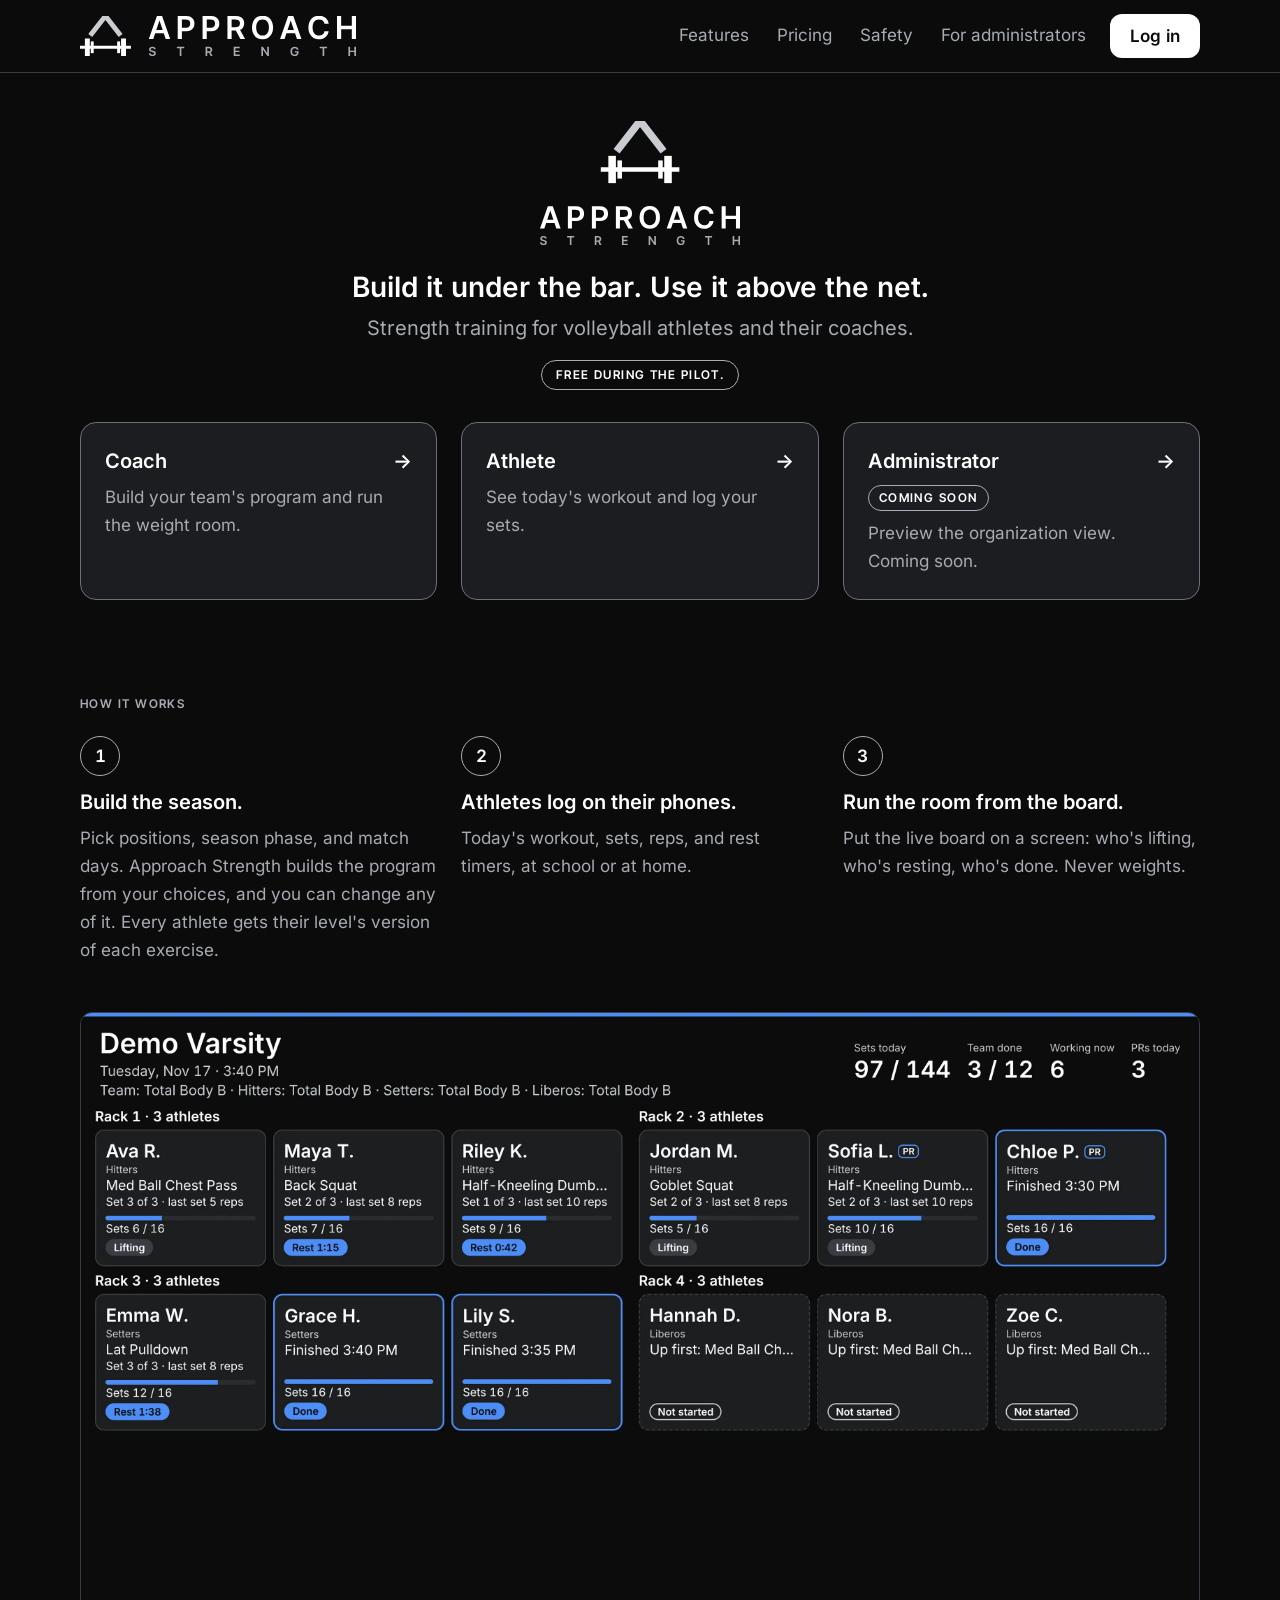
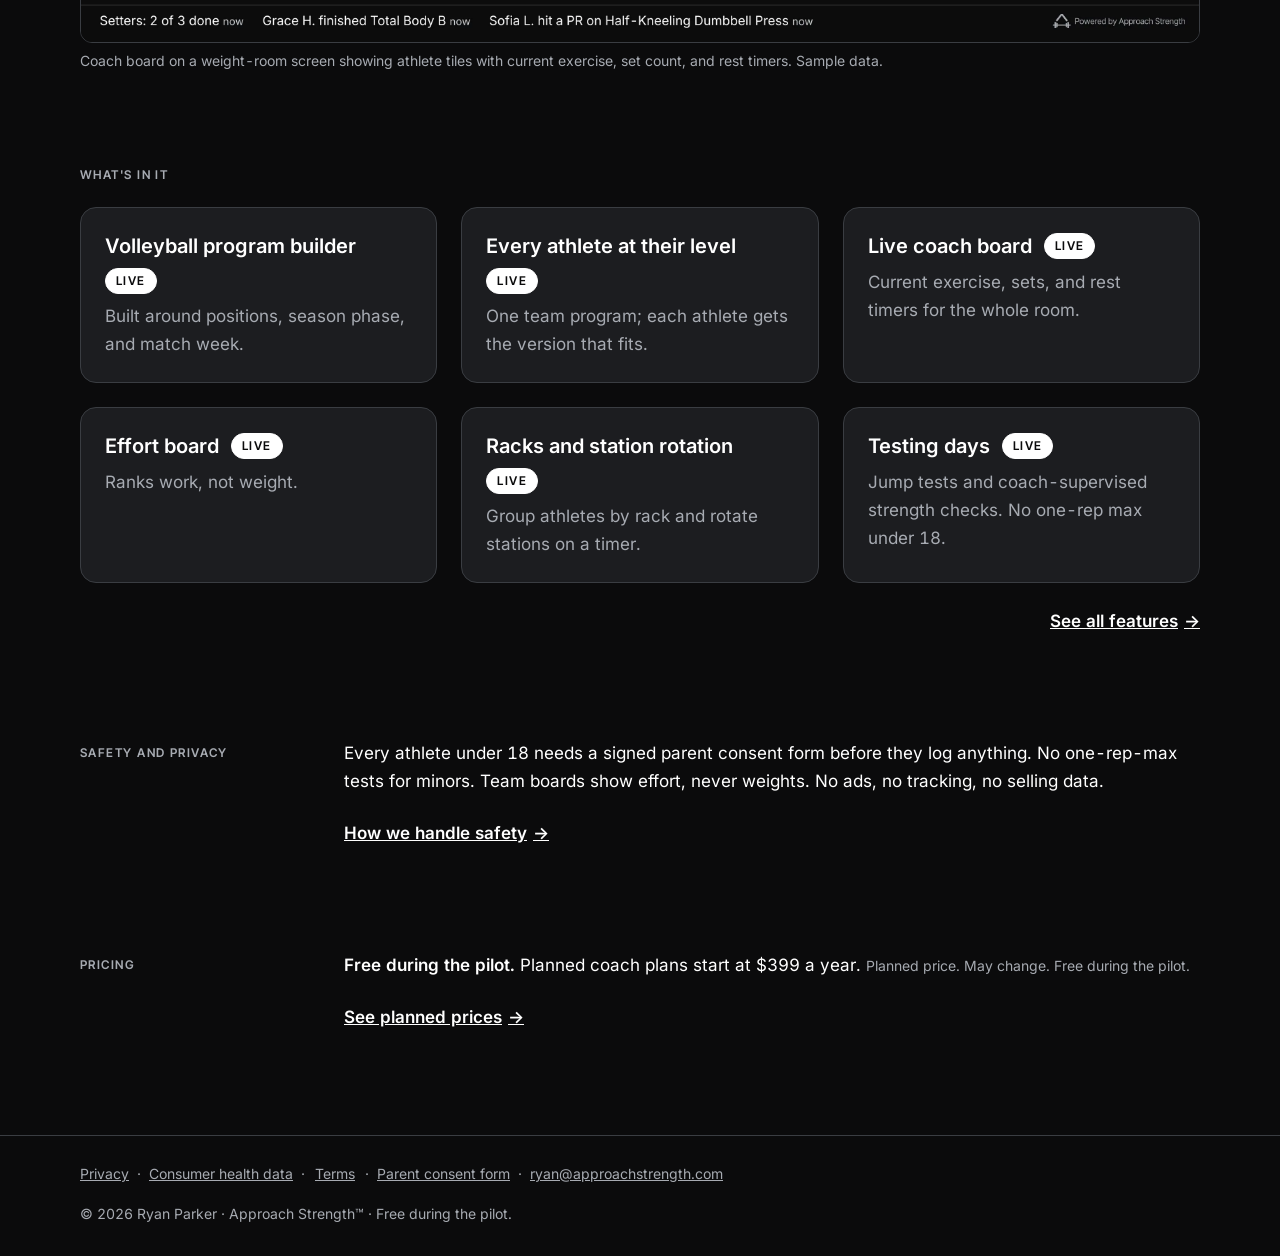
==== commit 4f5d1e6b: "2.3.0: /privacy and /terms from soft-launch notice v2.5 (Part A2 at #health-data, §4T at #trainer-te" ====
--- a/index.html
+++ b/index.html
@@ -97,7 +97,7 @@
   </main>
   <footer class="site-footer">
     <div class="wrap">
-      <nav aria-label="Footer"><a href="/privacy">Privacy</a><span aria-hidden="true"> · </span><a href="/terms">Terms</a><span aria-hidden="true"> · </span><a href="/consent">Parent consent form</a><span aria-hidden="true"> · </span><a href="mailto:ryan@approachstrength.com">ryan@approachstrength.com</a></nav>
+      <nav aria-label="Footer"><a href="/privacy">Privacy</a><span aria-hidden="true"> · </span><a href="/privacy#health-data">Consumer health data</a><span aria-hidden="true"> · </span><a href="/terms">Terms</a><span aria-hidden="true"> · </span><a href="/consent">Parent consent form</a><span aria-hidden="true"> · </span><a href="mailto:ryan@approachstrength.com">ryan@approachstrength.com</a></nav>
       <p class="owner">© 2026 Ryan Parker · Approach Strength™ · Free during the pilot.</p>
     </div>
   </footer>
